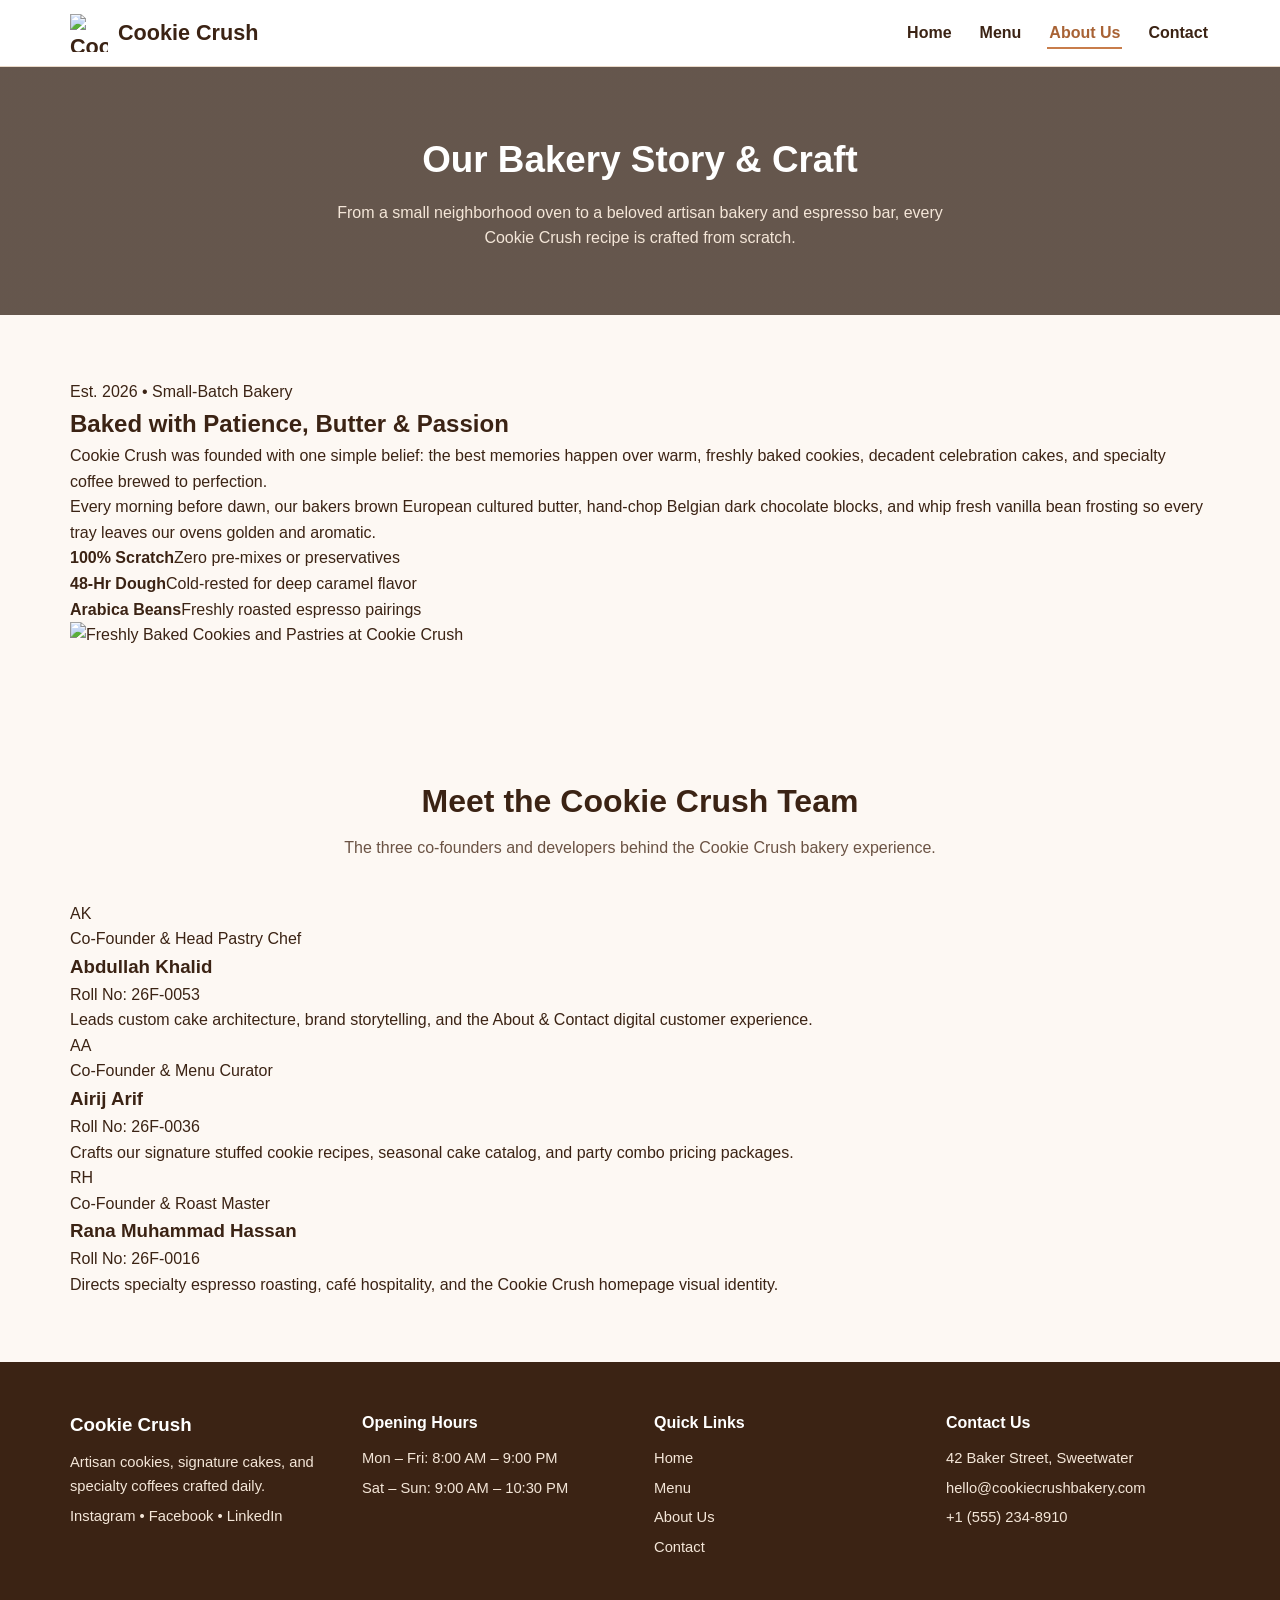
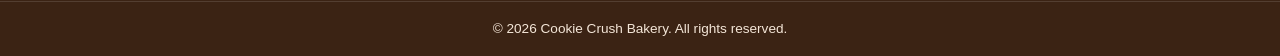
==== about.html @ f70e69c3 "Add About and Contact pages and integrate complete Cookie Crush HTML5 structure" ====
<!DOCTYPE html>
<html lang="en">
<head>
  <meta charset="UTF-8">
  <meta name="viewport" content="width=device-width, initial-scale=1.0">
  <title>About Us | Cookie Crush Bakery &amp; Caf&eacute;</title>
  <link rel="stylesheet" href="css/style.css">
  <link rel="stylesheet" href="css/pages.css">
  <link rel="stylesheet" href="css/responsive.css">
</head>
<body>
  <header class="site-header">
    <div class="container nav-wrapper">
      <a href="index.html" class="logo">
        <img src="images/logo.png" alt="Cookie Crush Logo" class="logo-img">
        <span>Cookie Crush</span>
      </a>
      <nav class="main-nav" aria-label="Primary Navigation">
        <ul class="nav-list">
          <li><a href="index.html">Home</a></li>
          <li><a href="menu.html">Menu</a></li>
          <li><a href="about.html" class="active">About Us</a></li>
          <li><a href="contact.html">Contact</a></li>
        </ul>
      </nav>
    </div>
  </header>

  <main>
    <section class="page-banner">
      <div class="container">
        <h1>Our Bakery Story &amp; Craft</h1>
        <p>From a small neighborhood oven to a beloved artisan bakery and espresso bar, every Cookie Crush recipe is crafted from scratch.</p>
      </div>
    </section>

    <section class="section-pad" id="our-story">
      <div class="container about-grid">
        <div class="about-text">
          <span class="page-tag">Est. 2026 &bull; Small-Batch Bakery</span>
          <h2>Baked with Patience, Butter &amp; Passion</h2>
          <p>Cookie Crush was founded with one simple belief: the best memories happen over warm, freshly baked cookies, decadent celebration cakes, and specialty coffee brewed to perfection.</p>
          <p>Every morning before dawn, our bakers brown European cultured butter, hand-chop Belgian dark chocolate blocks, and whip fresh vanilla bean frosting so every tray leaves our ovens golden and aromatic.</p>
          <div class="values-row">
            <div class="value-pill"><strong>100% Scratch</strong><span>Zero pre-mixes or preservatives</span></div>
            <div class="value-pill"><strong>48-Hr Dough</strong><span>Cold-rested for deep caramel flavor</span></div>
            <div class="value-pill"><strong>Arabica Beans</strong><span>Freshly roasted espresso pairings</span></div>
          </div>
        </div>
        <div class="about-image">
          <img src="images/about/bakery-story.jpg" alt="Freshly Baked Cookies and Pastries at Cookie Crush">
        </div>
      </div>
    </section>

    <section class="section-pad alt-bg" id="our-team">
      <div class="container">
        <div class="section-header">
          <h2>Meet the Cookie Crush Team</h2>
          <p>The three co-founders and developers behind the Cookie Crush bakery experience.</p>
        </div>
        <div class="team-grid">
          <article class="team-card">
            <div class="team-avatar">AK</div>
            <span class="team-role">Co-Founder &amp; Head Pastry Chef</span>
            <h3>Abdullah Khalid</h3>
            <p class="roll-badge">Roll No: 26F-0053</p>
            <p>Leads custom cake architecture, brand storytelling, and the About &amp; Contact digital customer experience.</p>
          </article>
          <article class="team-card">
            <div class="team-avatar">AA</div>
            <span class="team-role">Co-Founder &amp; Menu Curator</span>
            <h3>Airij Arif</h3>
            <p class="roll-badge">Roll No: 26F-0036</p>
            <p>Crafts our signature stuffed cookie recipes, seasonal cake catalog, and party combo pricing packages.</p>
          </article>
          <article class="team-card">
            <div class="team-avatar">RH</div>
            <span class="team-role">Co-Founder &amp; Roast Master</span>
            <h3>Rana Muhammad Hassan</h3>
            <p class="roll-badge">Roll No: 26F-0016</p>
            <p>Directs specialty espresso roasting, café hospitality, and the Cookie Crush homepage visual identity.</p>
          </article>
        </div>
      </div>
    </section>
  </main>

  <footer class="site-footer">
    <div class="container footer-grid">
      <div class="footer-col">
        <h3>Cookie Crush</h3>
        <p>Artisan cookies, signature cakes, and specialty coffees crafted daily.</p>
        <p class="social-links">
          <a href="https://instagram.com" target="_blank" rel="noopener">Instagram</a> &bull;
          <a href="https://facebook.com" target="_blank" rel="noopener">Facebook</a> &bull;
          <a href="https://linkedin.com" target="_blank" rel="noopener">LinkedIn</a>
        </p>
      </div>
      <div class="footer-col">
        <h4>Opening Hours</h4>
        <p>Mon &ndash; Fri: 8:00 AM &ndash; 9:00 PM</p>
        <p>Sat &ndash; Sun: 9:00 AM &ndash; 10:30 PM</p>
      </div>
      <div class="footer-col">
        <h4>Quick Links</h4>
        <ul class="footer-links">
          <li><a href="index.html">Home</a></li>
          <li><a href="menu.html">Menu</a></li>
          <li><a href="about.html">About Us</a></li>
          <li><a href="contact.html">Contact</a></li>
        </ul>
      </div>
      <div class="footer-col">
        <h4>Contact Us</h4>
        <p>42 Baker Street, Sweetwater</p>
        <p>hello@cookiecrushbakery.com</p>
        <p>+1 (555) 234-8910</p>
      </div>
    </div>
    <div class="footer-bottom">
      <p>&copy; 2026 Cookie Crush Bakery. All rights reserved.</p>
    </div>
  </footer>
</body>
</html>
---- css/style.css ----
:root {
  --bg-cream: #fdf8f3;
  --surface-white: #ffffff;
  --cocoa-dark: #3b2314;
  --espresso: #5c3a21;
  --caramel: #c87d4b;
  --caramel-dark: #a86234;
  --blush-accent: #f4e6d8;
  --text-muted: #6b5344;
  --border-soft: #ead9c8;
}

* {
  box-sizing: border-box;
  margin: 0;
  padding: 0;
}

body {
  font-family: "Segoe UI", Tahoma, Geneva, Verdana, sans-serif;
  background-color: var(--bg-cream);
  color: var(--cocoa-dark);
  line-height: 1.6;
}

a {
  color: inherit;
  text-decoration: none;
}

img {
  display: block;
  max-width: 100%;
}

.container {
  width: 90%;
  max-width: 1140px;
  margin: 0 auto;
}

.section-pad {
  padding: 64px 0;
}

.site-header {
  background-color: var(--surface-white);
  border-bottom: 1px solid var(--border-soft);
  position: sticky;
  top: 0;
  z-index: 100;
}

.nav-wrapper {
  display: flex;
  justify-content: space-between;
  align-items: center;
  padding: 14px 0;
}

.logo {
  display: flex;
  align-items: center;
  gap: 10px;
  font-size: 1.35rem;
  font-weight: 700;
  color: var(--cocoa-dark);
}

.logo-img {
  width: 38px;
  height: 38px;
  object-fit: contain;
}

.nav-list {
  list-style: none;
  display: flex;
  gap: 24px;
}

.nav-list a {
  font-weight: 600;
  padding: 6px 2px;
  border-bottom: 2px solid transparent;
  transition: color 0.25s ease, border-color 0.25s ease;
}

.nav-list a:hover,
.nav-list a.active {
  color: var(--caramel-dark);
  border-bottom-color: var(--caramel);
}

.btn {
  display: inline-block;
  padding: 11px 22px;
  border-radius: 6px;
  font-weight: 600;
  transition: background-color 0.25s ease, color 0.25s ease;
}

.btn-primary {
  background-color: var(--caramel);
  color: var(--surface-white);
}

.btn-primary:hover {
  background-color: var(--caramel-dark);
}

.btn-outline {
  border: 2px solid var(--surface-white);
  color: var(--surface-white);
}

.btn-outline:hover {
  background-color: var(--surface-white);
  color: var(--cocoa-dark);
}

.page-banner {
  background: linear-gradient(rgba(43, 24, 12, 0.72), rgba(43, 24, 12, 0.72)),
    url("../images/home/hero-bakery.jpg") center / cover no-repeat;
  color: var(--surface-white);
  text-align: center;
  padding: 64px 0;
}

.page-banner h1 {
  font-size: 2.3rem;
  margin-bottom: 10px;
}

.page-banner p {
  color: var(--blush-accent);
  max-width: 620px;
  margin: 0 auto;
}

.section-header {
  text-align: center;
  margin-bottom: 40px;
}

.section-header h2 {
  font-size: 2rem;
  margin-bottom: 8px;
}

.section-header p {
  color: var(--text-muted);
}

.site-footer {
  background-color: var(--cocoa-dark);
  color: var(--blush-accent);
  padding-top: 48px;
}

.footer-grid {
  display: grid;
  grid-template-columns: repeat(4, 1fr);
  gap: 28px;
  padding-bottom: 36px;
}

.footer-col h3,
.footer-col h4 {
  color: var(--surface-white);
  margin-bottom: 12px;
}

.footer-col p {
  font-size: 0.92rem;
  margin-bottom: 6px;
}

.footer-links {
  list-style: none;
}

.footer-links li {
  margin-bottom: 6px;
  font-size: 0.92rem;
}

.footer-links a:hover,
.social-links a:hover {
  color: var(--caramel);
  text-decoration: underline;
}

.footer-bottom {
  border-top: 1px solid rgba(255, 255, 255, 0.12);
  text-align: center;
  padding: 16px;
  font-size: 0.85rem;
}
---- css/responsive.css ----
/* Member 1: Global Shell & Homepage Responsive Rules */
@media (max-width: 900px) {
  .bestseller-grid,
  .footer-grid {
    grid-template-columns: repeat(2, 1fr);
  }

  .combo-box {
    flex-direction: column;
    align-items: flex-start;
  }

  .combo-cta {
    text-align: left;
  }

  /* Member 2: Menu Page Responsive Rules */
  .menu-grid {
    grid-template-columns: repeat(2, 1fr);
  }
}

@media (max-width: 600px) {
  .nav-wrapper {
    flex-direction: column;
    gap: 12px;
  }

  .nav-list {
    flex-wrap: wrap;
    justify-content: center;
    gap: 14px;
  }

  .hero h1 {
    font-size: 2rem;
  }

  .bestseller-grid,
  .footer-grid,
  .menu-grid {
    grid-template-columns: 1fr;
  }
}
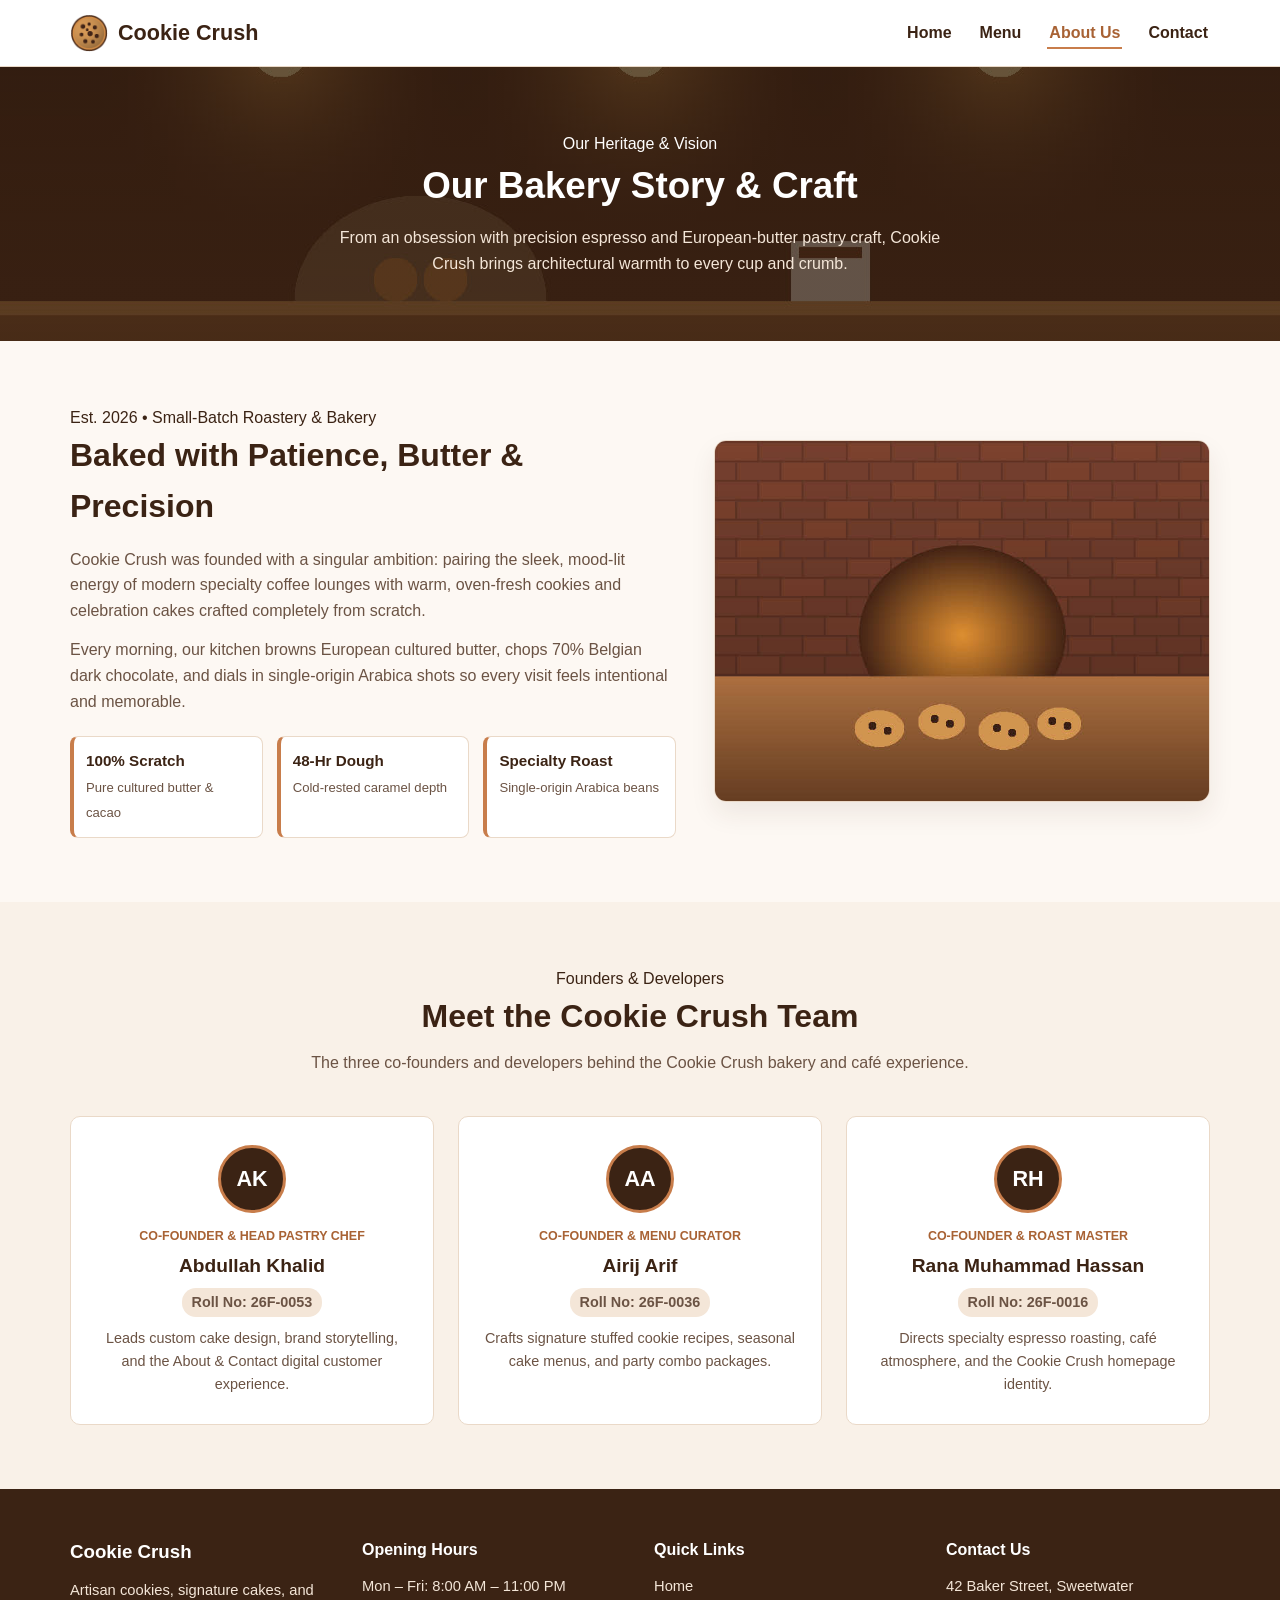
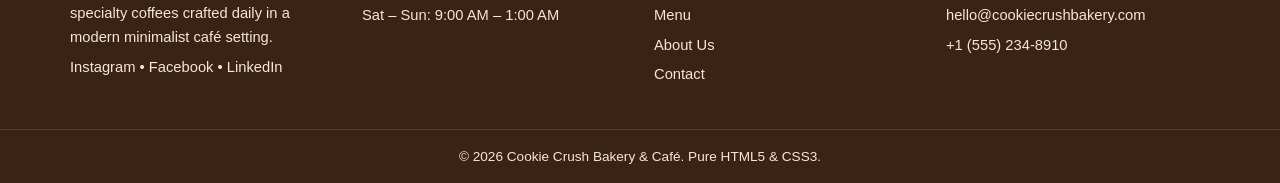
==== commit bfb1124b: "Upgrade Cookie Crush HTML5 pages to modern architectural cafe aesthetic (zero JS)" ====
--- a/about.html
+++ b/about.html
@@ -13,7 +13,7 @@
     <div class="container nav-wrapper">
       <a href="index.html" class="logo">
         <img src="images/logo.png" alt="Cookie Crush Logo" class="logo-img">
-        <span>Cookie Crush</span>
+        <span class="logo-text">Cookie Crush</span>
       </a>
       <nav class="main-nav" aria-label="Primary Navigation">
         <ul class="nav-list">
@@ -29,26 +29,27 @@
   <main>
     <section class="page-banner">
       <div class="container">
+        <span class="eyebrow">Our Heritage &amp; Vision</span>
         <h1>Our Bakery Story &amp; Craft</h1>
-        <p>From a small neighborhood oven to a beloved artisan bakery and espresso bar, every Cookie Crush recipe is crafted from scratch.</p>
+        <p>From an obsession with precision espresso and European-butter pastry craft, Cookie Crush brings architectural warmth to every cup and crumb.</p>
       </div>
     </section>
 
     <section class="section-pad" id="our-story">
       <div class="container about-grid">
         <div class="about-text">
-          <span class="page-tag">Est. 2026 &bull; Small-Batch Bakery</span>
-          <h2>Baked with Patience, Butter &amp; Passion</h2>
-          <p>Cookie Crush was founded with one simple belief: the best memories happen over warm, freshly baked cookies, decadent celebration cakes, and specialty coffee brewed to perfection.</p>
-          <p>Every morning before dawn, our bakers brown European cultured butter, hand-chop Belgian dark chocolate blocks, and whip fresh vanilla bean frosting so every tray leaves our ovens golden and aromatic.</p>
+          <span class="eyebrow">Est. 2026 &bull; Small-Batch Roastery &amp; Bakery</span>
+          <h2>Baked with Patience, Butter &amp; Precision</h2>
+          <p>Cookie Crush was founded with a singular ambition: pairing the sleek, mood-lit energy of modern specialty coffee lounges with warm, oven-fresh cookies and celebration cakes crafted completely from scratch.</p>
+          <p>Every morning, our kitchen browns European cultured butter, chops 70% Belgian dark chocolate, and dials in single-origin Arabica shots so every visit feels intentional and memorable.</p>
           <div class="values-row">
-            <div class="value-pill"><strong>100% Scratch</strong><span>Zero pre-mixes or preservatives</span></div>
-            <div class="value-pill"><strong>48-Hr Dough</strong><span>Cold-rested for deep caramel flavor</span></div>
-            <div class="value-pill"><strong>Arabica Beans</strong><span>Freshly roasted espresso pairings</span></div>
+            <div class="value-pill"><strong>100% Scratch</strong><span>Pure cultured butter &amp; cacao</span></div>
+            <div class="value-pill"><strong>48-Hr Dough</strong><span>Cold-rested caramel depth</span></div>
+            <div class="value-pill"><strong>Specialty Roast</strong><span>Single-origin Arabica beans</span></div>
           </div>
         </div>
         <div class="about-image">
-          <img src="images/about/bakery-story.jpg" alt="Freshly Baked Cookies and Pastries at Cookie Crush">
+          <img src="images/about/bakery-story.jpg" alt="Cookie Crush Architectural Café Interior">
         </div>
       </div>
     </section>
@@ -56,8 +57,9 @@
     <section class="section-pad alt-bg" id="our-team">
       <div class="container">
         <div class="section-header">
+          <span class="eyebrow">Founders &amp; Developers</span>
           <h2>Meet the Cookie Crush Team</h2>
-          <p>The three co-founders and developers behind the Cookie Crush bakery experience.</p>
+          <p>The three co-founders and developers behind the Cookie Crush bakery and café experience.</p>
         </div>
         <div class="team-grid">
           <article class="team-card">
@@ -65,21 +67,21 @@
             <span class="team-role">Co-Founder &amp; Head Pastry Chef</span>
             <h3>Abdullah Khalid</h3>
             <p class="roll-badge">Roll No: 26F-0053</p>
-            <p>Leads custom cake architecture, brand storytelling, and the About &amp; Contact digital customer experience.</p>
+            <p>Leads custom cake design, brand storytelling, and the About &amp; Contact digital customer experience.</p>
           </article>
           <article class="team-card">
             <div class="team-avatar">AA</div>
             <span class="team-role">Co-Founder &amp; Menu Curator</span>
             <h3>Airij Arif</h3>
             <p class="roll-badge">Roll No: 26F-0036</p>
-            <p>Crafts our signature stuffed cookie recipes, seasonal cake catalog, and party combo pricing packages.</p>
+            <p>Crafts signature stuffed cookie recipes, seasonal cake menus, and party combo packages.</p>
           </article>
           <article class="team-card">
             <div class="team-avatar">RH</div>
             <span class="team-role">Co-Founder &amp; Roast Master</span>
             <h3>Rana Muhammad Hassan</h3>
             <p class="roll-badge">Roll No: 26F-0016</p>
-            <p>Directs specialty espresso roasting, café hospitality, and the Cookie Crush homepage visual identity.</p>
+            <p>Directs specialty espresso roasting, café atmosphere, and the Cookie Crush homepage identity.</p>
           </article>
         </div>
       </div>
@@ -90,7 +92,7 @@
     <div class="container footer-grid">
       <div class="footer-col">
         <h3>Cookie Crush</h3>
-        <p>Artisan cookies, signature cakes, and specialty coffees crafted daily.</p>
+        <p>Artisan cookies, signature cakes, and specialty coffees crafted daily in a modern minimalist café setting.</p>
         <p class="social-links">
           <a href="https://instagram.com" target="_blank" rel="noopener">Instagram</a> &bull;
           <a href="https://facebook.com" target="_blank" rel="noopener">Facebook</a> &bull;
@@ -99,8 +101,8 @@
       </div>
       <div class="footer-col">
         <h4>Opening Hours</h4>
-        <p>Mon &ndash; Fri: 8:00 AM &ndash; 9:00 PM</p>
-        <p>Sat &ndash; Sun: 9:00 AM &ndash; 10:30 PM</p>
+        <p>Mon &ndash; Fri: 8:00 AM &ndash; 11:00 PM</p>
+        <p>Sat &ndash; Sun: 9:00 AM &ndash; 1:00 AM</p>
       </div>
       <div class="footer-col">
         <h4>Quick Links</h4>
@@ -119,7 +121,7 @@
       </div>
     </div>
     <div class="footer-bottom">
-      <p>&copy; 2026 Cookie Crush Bakery. All rights reserved.</p>
+      <p>&copy; 2026 Cookie Crush Bakery &amp; Caf&eacute;. Pure HTML5 &amp; CSS3.</p>
     </div>
   </footer>
 </body>
--- a/css/style.css
+++ b/css/style.css
@@ -10,11 +10,7 @@
   --border-soft: #ead9c8;
 }
 
-* {
-  box-sizing: border-box;
-  margin: 0;
-  padding: 0;
-}
+* { box-sizing: border-box; margin: 0; padding: 0; }
 
 body {
   font-family: "Segoe UI", Tahoma, Geneva, Verdana, sans-serif;
@@ -23,25 +19,12 @@
   line-height: 1.6;
 }
 
-a {
-  color: inherit;
-  text-decoration: none;
-}
+a { color: inherit; text-decoration: none; }
+img { display: block; max-width: 100%; }
 
-img {
-  display: block;
-  max-width: 100%;
-}
-
-.container {
-  width: 90%;
-  max-width: 1140px;
-  margin: 0 auto;
-}
-
-.section-pad {
-  padding: 64px 0;
-}
+.container { width: 90%; max-width: 1140px; margin: 0 auto; }
+.section-pad { padding: 64px 0; }
+.alt-bg { background-color: #f9f1e8; }
 
 .site-header {
   background-color: var(--surface-white);
@@ -51,33 +34,10 @@
   z-index: 100;
 }
 
-.nav-wrapper {
-  display: flex;
-  justify-content: space-between;
-  align-items: center;
-  padding: 14px 0;
-}
-
-.logo {
-  display: flex;
-  align-items: center;
-  gap: 10px;
-  font-size: 1.35rem;
-  font-weight: 700;
-  color: var(--cocoa-dark);
-}
-
-.logo-img {
-  width: 38px;
-  height: 38px;
-  object-fit: contain;
-}
-
-.nav-list {
-  list-style: none;
-  display: flex;
-  gap: 24px;
-}
+.nav-wrapper { display: flex; justify-content: space-between; align-items: center; padding: 14px 0; }
+.logo { display: flex; align-items: center; gap: 10px; font-size: 1.35rem; font-weight: 700; color: var(--cocoa-dark); }
+.logo-img { width: 38px; height: 38px; object-fit: contain; border-radius: 50%; }
+.nav-list { list-style: none; display: flex; gap: 24px; }
 
 .nav-list a {
   font-weight: 600;
@@ -86,38 +46,22 @@
   transition: color 0.25s ease, border-color 0.25s ease;
 }
 
-.nav-list a:hover,
-.nav-list a.active {
-  color: var(--caramel-dark);
-  border-bottom-color: var(--caramel);
-}
+.nav-list a:hover, .nav-list a.active { color: var(--caramel-dark); border-bottom-color: var(--caramel); }
 
 .btn {
   display: inline-block;
   padding: 11px 22px;
   border-radius: 6px;
   font-weight: 600;
+  border: none;
+  cursor: pointer;
   transition: background-color 0.25s ease, color 0.25s ease;
 }
 
-.btn-primary {
-  background-color: var(--caramel);
-  color: var(--surface-white);
-}
-
-.btn-primary:hover {
-  background-color: var(--caramel-dark);
-}
-
-.btn-outline {
-  border: 2px solid var(--surface-white);
-  color: var(--surface-white);
-}
-
-.btn-outline:hover {
-  background-color: var(--surface-white);
-  color: var(--cocoa-dark);
-}
+.btn-primary { background-color: var(--caramel); color: var(--surface-white); }
+.btn-primary:hover { background-color: var(--caramel-dark); }
+.btn-outline { border: 2px solid var(--surface-white); color: var(--surface-white); }
+.btn-outline:hover { background-color: var(--surface-white); color: var(--cocoa-dark); }
 
 .page-banner {
   background: linear-gradient(rgba(43, 24, 12, 0.72), rgba(43, 24, 12, 0.72)),
@@ -127,73 +71,17 @@
   padding: 64px 0;
 }
 
-.page-banner h1 {
-  font-size: 2.3rem;
-  margin-bottom: 10px;
-}
+.page-banner h1 { font-size: 2.3rem; margin-bottom: 10px; }
+.page-banner p { color: var(--blush-accent); max-width: 620px; margin: 0 auto; }
+.section-header { text-align: center; margin-bottom: 40px; }
+.section-header h2 { font-size: 2rem; margin-bottom: 8px; }
+.section-header p { color: var(--text-muted); }
 
-.page-banner p {
-  color: var(--blush-accent);
-  max-width: 620px;
-  margin: 0 auto;
-}
-
-.section-header {
-  text-align: center;
-  margin-bottom: 40px;
-}
-
-.section-header h2 {
-  font-size: 2rem;
-  margin-bottom: 8px;
-}
-
-.section-header p {
-  color: var(--text-muted);
-}
-
-.site-footer {
-  background-color: var(--cocoa-dark);
-  color: var(--blush-accent);
-  padding-top: 48px;
-}
-
-.footer-grid {
-  display: grid;
-  grid-template-columns: repeat(4, 1fr);
-  gap: 28px;
-  padding-bottom: 36px;
-}
-
-.footer-col h3,
-.footer-col h4 {
-  color: var(--surface-white);
-  margin-bottom: 12px;
-}
-
-.footer-col p {
-  font-size: 0.92rem;
-  margin-bottom: 6px;
-}
-
-.footer-links {
-  list-style: none;
-}
-
-.footer-links li {
-  margin-bottom: 6px;
-  font-size: 0.92rem;
-}
-
-.footer-links a:hover,
-.social-links a:hover {
-  color: var(--caramel);
-  text-decoration: underline;
-}
-
-.footer-bottom {
-  border-top: 1px solid rgba(255, 255, 255, 0.12);
-  text-align: center;
-  padding: 16px;
-  font-size: 0.85rem;
-}
+.site-footer { background-color: var(--cocoa-dark); color: var(--blush-accent); padding-top: 48px; }
+.footer-grid { display: grid; grid-template-columns: repeat(4, 1fr); gap: 28px; padding-bottom: 36px; }
+.footer-col h3, .footer-col h4 { color: var(--surface-white); margin-bottom: 12px; }
+.footer-col p { font-size: 0.92rem; margin-bottom: 6px; }
+.footer-links { list-style: none; }
+.footer-links li { margin-bottom: 6px; font-size: 0.92rem; }
+.footer-links a:hover, .social-links a:hover { color: var(--caramel); text-decoration: underline; }
+.footer-bottom { border-top: 1px solid rgba(255, 255, 255, 0.12); text-align: center; padding: 16px; font-size: 0.85rem; }
--- a/css/pages.css
+++ b/css/pages.css
@@ -0,0 +1,81 @@
+/* Member 3 (Abdullah Khalid): About Us & Contact Pages Styles */
+.page-tag {
+  display: inline-block;
+  background-color: var(--blush-accent);
+  color: var(--espresso);
+  font-size: 0.78rem;
+  font-weight: 700;
+  text-transform: uppercase;
+  letter-spacing: 0.5px;
+  padding: 4px 11px;
+  border-radius: 4px;
+  margin-bottom: 12px;
+}
+
+.about-grid { display: grid; grid-template-columns: 1.1fr 0.9fr; gap: 38px; align-items: center; }
+.about-text h2 { font-size: 2rem; margin-bottom: 14px; }
+.about-text p { color: var(--text-muted); margin-bottom: 14px; }
+.about-image { border-radius: 12px; overflow: hidden; border: 1px solid var(--border-soft); box-shadow: 0 12px 26px rgba(59, 35, 20, 0.08); }
+.about-image img { width: 100%; height: 360px; object-fit: cover; }
+
+.values-row { display: grid; grid-template-columns: repeat(3, 1fr); gap: 14px; margin-top: 22px; }
+.value-pill { background-color: var(--surface-white); border: 1px solid var(--border-soft); border-left: 4px solid var(--caramel); padding: 12px; border-radius: 8px; }
+.value-pill strong { display: block; font-size: 0.95rem; color: var(--cocoa-dark); }
+.value-pill span { font-size: 0.82rem; color: var(--text-muted); }
+
+.team-grid { display: grid; grid-template-columns: repeat(3, 1fr); gap: 24px; }
+.team-card {
+  background-color: var(--surface-white);
+  border: 1px solid var(--border-soft);
+  border-radius: 10px;
+  padding: 28px 22px;
+  text-align: center;
+  transition: transform 0.25s ease, box-shadow 0.25s ease;
+}
+.team-card:hover { transform: translateY(-5px); box-shadow: 0 10px 24px rgba(59, 35, 20, 0.1); }
+.team-avatar {
+  width: 68px;
+  height: 68px;
+  border-radius: 50%;
+  background-color: var(--cocoa-dark);
+  color: var(--surface-white);
+  font-size: 1.35rem;
+  font-weight: 700;
+  display: flex;
+  align-items: center;
+  justify-content: center;
+  margin: 0 auto 14px auto;
+  border: 3px solid var(--caramel);
+}
+.team-role { display: block; font-size: 0.78rem; font-weight: 700; text-transform: uppercase; color: var(--caramel-dark); margin-bottom: 4px; }
+.team-card h3 { font-size: 1.2rem; margin-bottom: 6px; }
+.roll-badge { display: inline-block; background-color: var(--blush-accent); color: var(--espresso); font-size: 0.8rem; font-weight: 700; padding: 3px 10px; border-radius: 14px; margin-bottom: 10px; }
+.team-card p { font-size: 0.9rem; color: var(--text-muted); }
+
+.contact-grid { display: grid; grid-template-columns: 0.95fr 1.05fr; gap: 32px; align-items: start; }
+.contact-info-card { background-color: var(--cocoa-dark); color: var(--blush-accent); padding: 32px; border-radius: 12px; }
+.contact-info-card h2 { color: var(--surface-white); font-size: 1.75rem; margin-bottom: 10px; }
+.contact-info-card > p { margin-bottom: 22px; font-size: 0.94rem; }
+.info-list { display: flex; flex-direction: column; gap: 16px; margin-bottom: 22px; }
+.info-item strong { display: block; color: var(--caramel); font-size: 0.86rem; text-transform: uppercase; letter-spacing: 0.4px; }
+.info-item span { color: var(--surface-white); font-size: 0.96rem; }
+.order-note { background-color: rgba(255, 255, 255, 0.08); border-left: 3px solid var(--caramel); padding: 12px 14px; border-radius: 6px; font-size: 0.86rem; }
+
+.contact-form-card { background-color: var(--surface-white); border: 1px solid var(--border-soft); padding: 32px; border-radius: 12px; }
+.contact-form-card h2 { font-size: 1.75rem; margin-bottom: 6px; }
+.contact-form-card > p { color: var(--text-muted); font-size: 0.93rem; margin-bottom: 20px; }
+.inquiry-form { display: flex; flex-direction: column; gap: 16px; }
+.form-group { display: flex; flex-direction: column; gap: 6px; }
+.form-group label { font-size: 0.88rem; font-weight: 700; color: var(--cocoa-dark); }
+.form-group input, .form-group select, .form-group textarea {
+  width: 100%;
+  padding: 11px 13px;
+  border: 1px solid var(--border-soft);
+  border-radius: 6px;
+  background-color: var(--bg-cream);
+  font-family: inherit;
+  font-size: 0.94rem;
+  color: var(--cocoa-dark);
+}
+.form-group input:focus, .form-group select:focus, .form-group textarea:focus { outline: none; border-color: var(--caramel); background-color: var(--surface-white); }
+.btn-submit { width: 100%; font-size: 1rem; margin-top: 4px; }
--- a/css/responsive.css
+++ b/css/responsive.css
@@ -1,7 +1,8 @@
 /* Member 1: Global Shell & Homepage Responsive Rules */
 @media (max-width: 900px) {
   .bestseller-grid,
-  .footer-grid {
+  .footer-grid,
+  .team-grid {
     grid-template-columns: repeat(2, 1fr);
   }
 
@@ -17,6 +18,12 @@
   /* Member 2: Menu Page Responsive Rules */
   .menu-grid {
     grid-template-columns: repeat(2, 1fr);
+  }
+
+  /* Member 3: About & Contact Responsive Rules */
+  .about-grid,
+  .contact-grid {
+    grid-template-columns: 1fr;
   }
 }
 
@@ -38,7 +45,9 @@
 
   .bestseller-grid,
   .footer-grid,
-  .menu-grid {
+  .menu-grid,
+  .team-grid,
+  .values-row {
     grid-template-columns: 1fr;
   }
 }
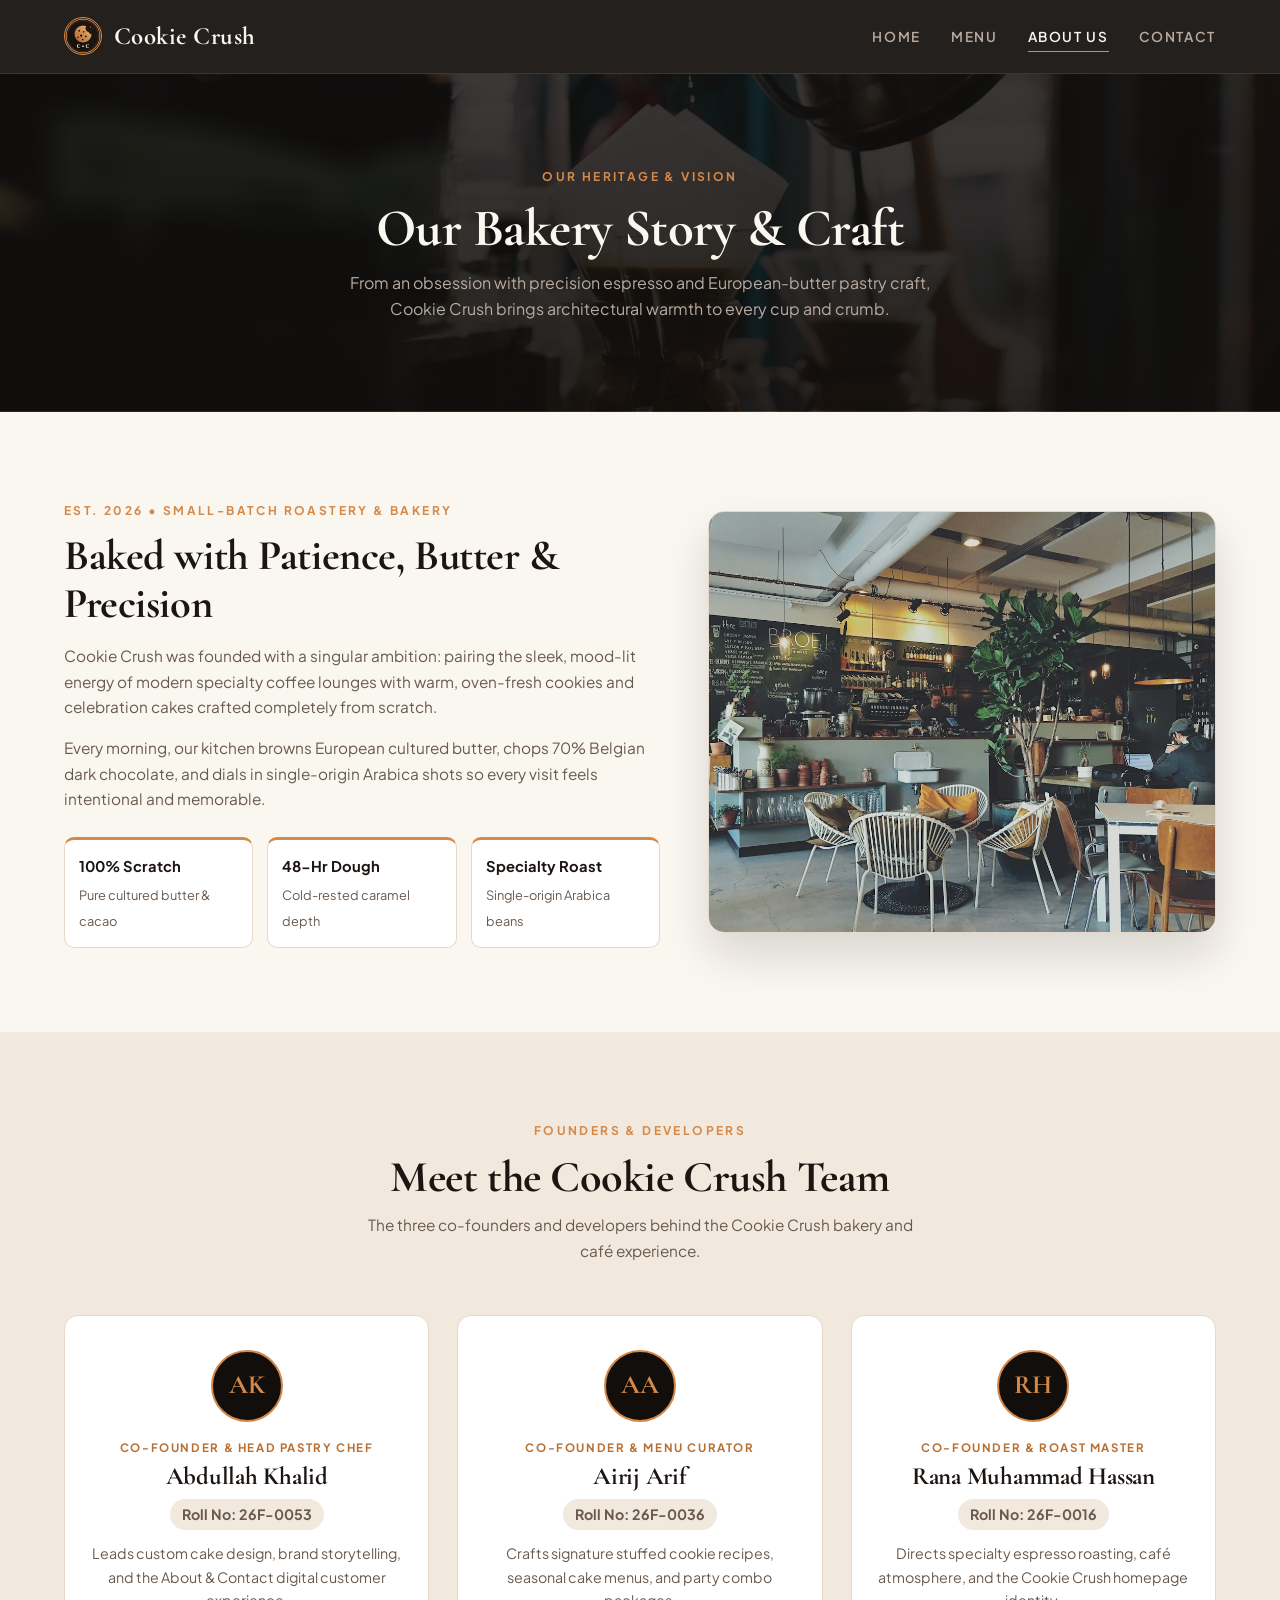
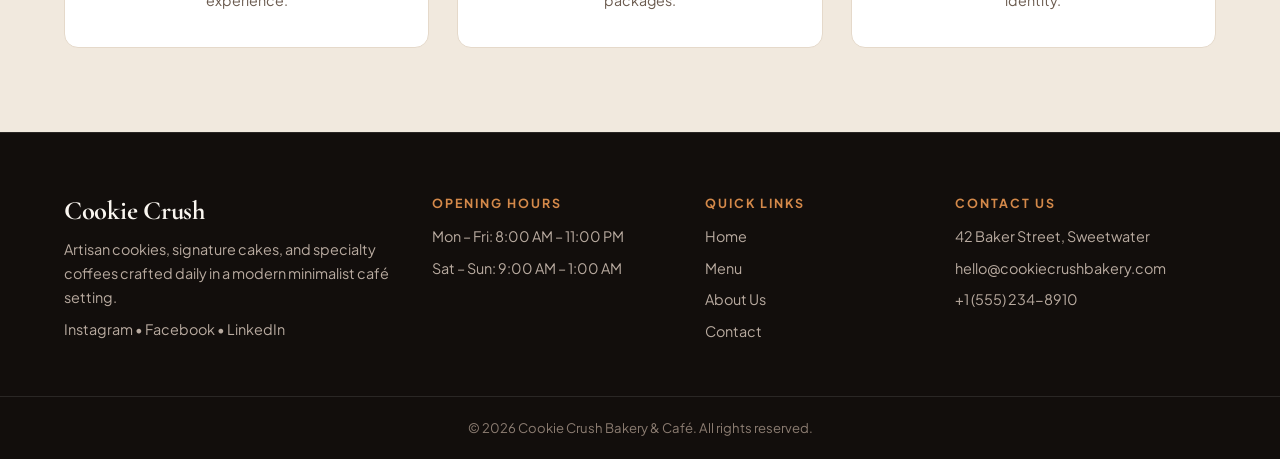
==== commit 02256a9b: "Update footer copyright text to All rights reserved across all pages" ====
--- a/about.html
+++ b/about.html
@@ -121,7 +121,7 @@
       </div>
     </div>
     <div class="footer-bottom">
-      <p>&copy; 2026 Cookie Crush Bakery &amp; Caf&eacute;. Pure HTML5 &amp; CSS3.</p>
+      <p>&copy; 2026 Cookie Crush Bakery &amp; Caf&eacute;. All rights reserved.</p>
     </div>
   </footer>
 </body>
--- a/css/style.css
+++ b/css/style.css
@@ -1,87 +1,108 @@
+@import url('https://fonts.googleapis.com/css2?family=Cormorant+Garamond:ital,wght@0,500;0,600;0,700;1,500;1,600&family=Plus+Jakarta+Sans:wght@400;500;600;700&display=swap');
+
 :root {
-  --bg-cream: #fdf8f3;
-  --surface-white: #ffffff;
-  --cocoa-dark: #3b2314;
-  --espresso: #5c3a21;
-  --caramel: #c87d4b;
-  --caramel-dark: #a86234;
-  --blush-accent: #f4e6d8;
-  --text-muted: #6b5344;
-  --border-soft: #ead9c8;
+  --obsidian: #120e0c;
+  --espresso-deep: #1c1512;
+  --walnut: #2b201a;
+  --cream: #faf6f0;
+  --stone: #f1e9de;
+  --surface: #ffffff;
+  --amber: #d4894a;
+  --amber-hover: #b96e32;
+  --muted-dark: #b9aba0;
+  --muted-light: #6a5a4e;
+  --border-light: #e5d9ca;
+  --border-dark: rgba(255, 255, 255, 0.1);
+  --font-serif: "Cormorant Garamond", Georgia, serif;
+  --font-sans: "Plus Jakarta Sans", -apple-system, sans-serif;
 }
 
 * { box-sizing: border-box; margin: 0; padding: 0; }
-
-body {
-  font-family: "Segoe UI", Tahoma, Geneva, Verdana, sans-serif;
-  background-color: var(--bg-cream);
-  color: var(--cocoa-dark);
-  line-height: 1.6;
-}
-
-a { color: inherit; text-decoration: none; }
+html { scroll-behavior: smooth; }
+body { font-family: var(--font-sans); background-color: var(--cream); color: var(--espresso-deep); line-height: 1.65; }
+h1, h2, h3, h4 { font-family: var(--font-serif); font-weight: 700; line-height: 1.12; letter-spacing: -0.01em; }
+a { color: inherit; text-decoration: none; transition: all 0.28s ease; }
 img { display: block; max-width: 100%; }
 
-.container { width: 90%; max-width: 1140px; margin: 0 auto; }
-.section-pad { padding: 64px 0; }
-.alt-bg { background-color: #f9f1e8; }
+.container { width: 90%; max-width: 1180px; margin: 0 auto; }
+.section-pad { padding: 84px 0; }
+.alt-bg { background-color: var(--stone); }
 
 .site-header {
-  background-color: var(--surface-white);
-  border-bottom: 1px solid var(--border-soft);
+  background-color: rgba(18, 14, 12, 0.92);
+  backdrop-filter: blur(14px);
+  border-bottom: 1px solid var(--border-dark);
   position: sticky;
   top: 0;
   z-index: 100;
 }
 
-.nav-wrapper { display: flex; justify-content: space-between; align-items: center; padding: 14px 0; }
-.logo { display: flex; align-items: center; gap: 10px; font-size: 1.35rem; font-weight: 700; color: var(--cocoa-dark); }
-.logo-img { width: 38px; height: 38px; object-fit: contain; border-radius: 50%; }
-.nav-list { list-style: none; display: flex; gap: 24px; }
+.nav-wrapper { display: flex; justify-content: space-between; align-items: center; padding: 16px 0; }
+.logo { display: flex; align-items: center; gap: 12px; color: var(--cream); }
+.logo-img { width: 38px; height: 38px; border-radius: 50%; object-fit: cover; border: 1.5px solid var(--amber); }
+.logo-text { font-family: var(--font-serif); font-size: 1.55rem; font-weight: 700; letter-spacing: 0.02em; }
+.nav-list { list-style: none; display: flex; align-items: center; gap: 30px; }
 
 .nav-list a {
+  color: var(--muted-dark);
+  font-size: 0.85rem;
   font-weight: 600;
-  padding: 6px 2px;
-  border-bottom: 2px solid transparent;
-  transition: color 0.25s ease, border-color 0.25s ease;
+  text-transform: uppercase;
+  letter-spacing: 0.12em;
+  padding: 6px 0;
+  border-bottom: 1.5px solid transparent;
 }
 
-.nav-list a:hover, .nav-list a.active { color: var(--caramel-dark); border-bottom-color: var(--caramel); }
+.nav-list a:hover, .nav-list a.active { color: var(--cream); border-bottom-color: var(--amber); }
 
 .btn {
   display: inline-block;
-  padding: 11px 22px;
-  border-radius: 6px;
+  padding: 13px 28px;
+  border-radius: 999px;
+  font-size: 0.86rem;
   font-weight: 600;
-  border: none;
+  letter-spacing: 0.08em;
+  text-transform: uppercase;
+  border: 1.5px solid transparent;
   cursor: pointer;
-  transition: background-color 0.25s ease, color 0.25s ease;
 }
 
-.btn-primary { background-color: var(--caramel); color: var(--surface-white); }
-.btn-primary:hover { background-color: var(--caramel-dark); }
-.btn-outline { border: 2px solid var(--surface-white); color: var(--surface-white); }
-.btn-outline:hover { background-color: var(--surface-white); color: var(--cocoa-dark); }
+.btn-primary { background-color: var(--amber); color: var(--obsidian); }
+.btn-primary:hover { background-color: #e49c5e; transform: translateY(-2px); box-shadow: 0 10px 26px rgba(212, 137, 74, 0.32); }
+.btn-outline { border-color: rgba(250, 246, 240, 0.45); color: var(--cream); }
+.btn-outline:hover { background-color: var(--cream); color: var(--obsidian); border-color: var(--cream); }
+
+.eyebrow {
+  display: inline-block;
+  font-size: 0.75rem;
+  font-weight: 700;
+  text-transform: uppercase;
+  letter-spacing: 0.2em;
+  color: var(--amber);
+  margin-bottom: 12px;
+}
 
 .page-banner {
-  background: linear-gradient(rgba(43, 24, 12, 0.72), rgba(43, 24, 12, 0.72)),
+  background: linear-gradient(180deg, rgba(18, 14, 12, 0.82), rgba(18, 14, 12, 0.9)),
     url("../images/home/hero-bakery.jpg") center / cover no-repeat;
-  color: var(--surface-white);
+  color: var(--cream);
   text-align: center;
-  padding: 64px 0;
+  padding: 88px 0;
+  border-bottom: 1px solid var(--border-dark);
 }
 
-.page-banner h1 { font-size: 2.3rem; margin-bottom: 10px; }
-.page-banner p { color: var(--blush-accent); max-width: 620px; margin: 0 auto; }
-.section-header { text-align: center; margin-bottom: 40px; }
-.section-header h2 { font-size: 2rem; margin-bottom: 8px; }
-.section-header p { color: var(--text-muted); }
+.page-banner h1 { font-size: 3.3rem; margin-bottom: 12px; }
+.page-banner p { color: var(--muted-dark); max-width: 600px; margin: 0 auto; font-size: 1rem; }
 
-.site-footer { background-color: var(--cocoa-dark); color: var(--blush-accent); padding-top: 48px; }
-.footer-grid { display: grid; grid-template-columns: repeat(4, 1fr); gap: 28px; padding-bottom: 36px; }
-.footer-col h3, .footer-col h4 { color: var(--surface-white); margin-bottom: 12px; }
-.footer-col p { font-size: 0.92rem; margin-bottom: 6px; }
+.section-header { text-align: center; margin-bottom: 52px; }
+.section-header h2 { font-size: 2.75rem; color: var(--espresso-deep); margin-bottom: 10px; }
+.section-header p { color: var(--muted-light); max-width: 560px; margin: 0 auto; font-size: 0.96rem; }
+
+.site-footer { background-color: var(--obsidian); color: var(--muted-dark); padding-top: 64px; border-top: 1px solid var(--border-dark); }
+.footer-grid { display: grid; grid-template-columns: 1.4fr 1fr 0.9fr 1.1fr; gap: 36px; padding-bottom: 44px; }
+.footer-col h3 { font-size: 1.65rem; color: var(--cream); margin-bottom: 12px; }
+.footer-col h4 { font-family: var(--font-sans); font-size: 0.78rem; text-transform: uppercase; letter-spacing: 0.16em; color: var(--amber); margin-bottom: 14px; }
+.footer-col p, .footer-links li { font-size: 0.9rem; margin-bottom: 8px; }
 .footer-links { list-style: none; }
-.footer-links li { margin-bottom: 6px; font-size: 0.92rem; }
-.footer-links a:hover, .social-links a:hover { color: var(--caramel); text-decoration: underline; }
-.footer-bottom { border-top: 1px solid rgba(255, 255, 255, 0.12); text-align: center; padding: 16px; font-size: 0.85rem; }
+.footer-links a:hover, .social-links a:hover { color: var(--cream); }
+.footer-bottom { border-top: 1px solid var(--border-dark); text-align: center; padding: 20px; font-size: 0.82rem; color: #8c7d72; }
--- a/css/pages.css
+++ b/css/pages.css
@@ -1,81 +1,77 @@
-/* Member 3 (Abdullah Khalid): About Us & Contact Pages Styles */
-.page-tag {
-  display: inline-block;
-  background-color: var(--blush-accent);
-  color: var(--espresso);
-  font-size: 0.78rem;
-  font-weight: 700;
-  text-transform: uppercase;
-  letter-spacing: 0.5px;
-  padding: 4px 11px;
-  border-radius: 4px;
-  margin-bottom: 12px;
+/* Member 3 (Abdullah Khalid): Editorial About Us & Contact Pages */
+.about-grid { display: grid; grid-template-columns: 1.08fr 0.92fr; gap: 48px; align-items: center; }
+.about-text h2 { font-size: 2.65rem; margin-bottom: 16px; color: var(--espresso-deep); }
+.about-text p { color: var(--muted-light); margin-bottom: 16px; font-size: 0.96rem; }
+
+.about-image {
+  border-radius: 16px;
+  overflow: hidden;
+  border: 1px solid var(--border-light);
+  box-shadow: 0 22px 46px rgba(18, 14, 12, 0.14);
 }
+.about-image img { width: 100%; height: 420px; object-fit: cover; }
 
-.about-grid { display: grid; grid-template-columns: 1.1fr 0.9fr; gap: 38px; align-items: center; }
-.about-text h2 { font-size: 2rem; margin-bottom: 14px; }
-.about-text p { color: var(--text-muted); margin-bottom: 14px; }
-.about-image { border-radius: 12px; overflow: hidden; border: 1px solid var(--border-soft); box-shadow: 0 12px 26px rgba(59, 35, 20, 0.08); }
-.about-image img { width: 100%; height: 360px; object-fit: cover; }
+.values-row { display: grid; grid-template-columns: repeat(3, 1fr); gap: 14px; margin-top: 26px; }
+.value-pill { background-color: var(--surface); border: 1px solid var(--border-light); border-top: 3px solid var(--amber); padding: 14px; border-radius: 10px; }
+.value-pill strong { display: block; font-size: 0.92rem; color: var(--espresso-deep); margin-bottom: 2px; }
+.value-pill span { font-size: 0.8rem; color: var(--muted-light); }
 
-.values-row { display: grid; grid-template-columns: repeat(3, 1fr); gap: 14px; margin-top: 22px; }
-.value-pill { background-color: var(--surface-white); border: 1px solid var(--border-soft); border-left: 4px solid var(--caramel); padding: 12px; border-radius: 8px; }
-.value-pill strong { display: block; font-size: 0.95rem; color: var(--cocoa-dark); }
-.value-pill span { font-size: 0.82rem; color: var(--text-muted); }
+.team-grid { display: grid; grid-template-columns: repeat(3, 1fr); gap: 28px; }
+.team-card {
+  background-color: var(--surface);
+  border: 1px solid var(--border-light);
+  border-radius: 14px;
+  padding: 34px 24px;
+  text-align: center;
+  transition: transform 0.3s ease, box-shadow 0.3s ease, border-color 0.3s ease;
+}
+.team-card:hover { transform: translateY(-6px); box-shadow: 0 18px 36px rgba(18, 14, 12, 0.1); border-color: var(--amber); }
 
-.team-grid { display: grid; grid-template-columns: repeat(3, 1fr); gap: 24px; }
-.team-card {
-  background-color: var(--surface-white);
-  border: 1px solid var(--border-soft);
-  border-radius: 10px;
-  padding: 28px 22px;
-  text-align: center;
-  transition: transform 0.25s ease, box-shadow 0.25s ease;
-}
-.team-card:hover { transform: translateY(-5px); box-shadow: 0 10px 24px rgba(59, 35, 20, 0.1); }
 .team-avatar {
-  width: 68px;
-  height: 68px;
+  width: 72px;
+  height: 72px;
   border-radius: 50%;
-  background-color: var(--cocoa-dark);
-  color: var(--surface-white);
-  font-size: 1.35rem;
+  background-color: var(--obsidian);
+  color: var(--amber);
+  font-family: var(--font-serif);
+  font-size: 1.65rem;
   font-weight: 700;
   display: flex;
   align-items: center;
   justify-content: center;
-  margin: 0 auto 14px auto;
-  border: 3px solid var(--caramel);
+  margin: 0 auto 16px auto;
+  border: 2px solid var(--amber);
 }
-.team-role { display: block; font-size: 0.78rem; font-weight: 700; text-transform: uppercase; color: var(--caramel-dark); margin-bottom: 4px; }
-.team-card h3 { font-size: 1.2rem; margin-bottom: 6px; }
-.roll-badge { display: inline-block; background-color: var(--blush-accent); color: var(--espresso); font-size: 0.8rem; font-weight: 700; padding: 3px 10px; border-radius: 14px; margin-bottom: 10px; }
-.team-card p { font-size: 0.9rem; color: var(--text-muted); }
 
-.contact-grid { display: grid; grid-template-columns: 0.95fr 1.05fr; gap: 32px; align-items: start; }
-.contact-info-card { background-color: var(--cocoa-dark); color: var(--blush-accent); padding: 32px; border-radius: 12px; }
-.contact-info-card h2 { color: var(--surface-white); font-size: 1.75rem; margin-bottom: 10px; }
-.contact-info-card > p { margin-bottom: 22px; font-size: 0.94rem; }
-.info-list { display: flex; flex-direction: column; gap: 16px; margin-bottom: 22px; }
-.info-item strong { display: block; color: var(--caramel); font-size: 0.86rem; text-transform: uppercase; letter-spacing: 0.4px; }
-.info-item span { color: var(--surface-white); font-size: 0.96rem; }
-.order-note { background-color: rgba(255, 255, 255, 0.08); border-left: 3px solid var(--caramel); padding: 12px 14px; border-radius: 6px; font-size: 0.86rem; }
+.team-role { display: block; font-size: 0.72rem; font-weight: 700; text-transform: uppercase; letter-spacing: 0.14em; color: var(--amber-hover); margin-bottom: 6px; }
+.team-card h3 { font-size: 1.55rem; margin-bottom: 8px; }
+.roll-badge { display: inline-block; background-color: var(--stone); color: var(--espresso-deep); font-size: 0.78rem; font-weight: 700; padding: 4px 12px; border-radius: 999px; margin-bottom: 12px; }
+.team-card p { font-size: 0.89rem; color: var(--muted-light); }
 
-.contact-form-card { background-color: var(--surface-white); border: 1px solid var(--border-soft); padding: 32px; border-radius: 12px; }
-.contact-form-card h2 { font-size: 1.75rem; margin-bottom: 6px; }
-.contact-form-card > p { color: var(--text-muted); font-size: 0.93rem; margin-bottom: 20px; }
-.inquiry-form { display: flex; flex-direction: column; gap: 16px; }
-.form-group { display: flex; flex-direction: column; gap: 6px; }
-.form-group label { font-size: 0.88rem; font-weight: 700; color: var(--cocoa-dark); }
+.contact-grid { display: grid; grid-template-columns: 0.92fr 1.08fr; gap: 36px; align-items: start; }
+.contact-info-card { background-color: var(--obsidian); color: var(--muted-dark); padding: 40px 34px; border-radius: 16px; border: 1px solid var(--border-dark); }
+.contact-info-card h2 { color: var(--cream); font-size: 2.2rem; margin-bottom: 10px; }
+.contact-info-card > p { margin-bottom: 26px; font-size: 0.94rem; }
+.info-list { display: flex; flex-direction: column; gap: 18px; margin-bottom: 26px; }
+.info-item strong { display: block; color: var(--amber); font-size: 0.76rem; text-transform: uppercase; letter-spacing: 0.14em; margin-bottom: 3px; }
+.info-item span { color: var(--cream); font-size: 0.96rem; }
+.order-note { background-color: rgba(212, 137, 74, 0.1); border-left: 3px solid var(--amber); padding: 14px 16px; border-radius: 8px; font-size: 0.86rem; color: var(--cream); }
+
+.contact-form-card { background-color: var(--surface); border: 1px solid var(--border-light); padding: 40px 36px; border-radius: 16px; box-shadow: 0 16px 36px rgba(18, 14, 12, 0.06); }
+.contact-form-card h2 { font-size: 2.2rem; margin-bottom: 8px; }
+.contact-form-card > p { color: var(--muted-light); font-size: 0.93rem; margin-bottom: 24px; }
+.inquiry-form { display: flex; flex-direction: column; gap: 18px; }
+.form-group { display: flex; flex-direction: column; gap: 7px; }
+.form-group label { font-size: 0.8rem; font-weight: 700; text-transform: uppercase; letter-spacing: 0.08em; color: var(--espresso-deep); }
 .form-group input, .form-group select, .form-group textarea {
   width: 100%;
-  padding: 11px 13px;
-  border: 1px solid var(--border-soft);
-  border-radius: 6px;
-  background-color: var(--bg-cream);
+  padding: 12px 14px;
+  border: 1px solid var(--border-light);
+  border-radius: 8px;
+  background-color: var(--cream);
   font-family: inherit;
   font-size: 0.94rem;
-  color: var(--cocoa-dark);
+  color: var(--espresso-deep);
 }
-.form-group input:focus, .form-group select:focus, .form-group textarea:focus { outline: none; border-color: var(--caramel); background-color: var(--surface-white); }
-.btn-submit { width: 100%; font-size: 1rem; margin-top: 4px; }
+.form-group input:focus, .form-group select:focus, .form-group textarea:focus { outline: none; border-color: var(--amber); background-color: var(--surface); }
+.btn-submit { width: 100%; margin-top: 6px; }
--- a/css/responsive.css
+++ b/css/responsive.css
@@ -1,49 +1,52 @@
-/* Member 1: Global Shell & Homepage Responsive Rules */
-@media (max-width: 900px) {
+/* Responsive Breakpoints across Home, Menu, About & Contact */
+@media (max-width: 960px) {
   .bestseller-grid,
+  .craft-grid,
   .footer-grid,
-  .team-grid {
+  .team-grid,
+  .menu-grid {
     grid-template-columns: repeat(2, 1fr);
+  }
+
+  .about-grid,
+  .contact-grid {
+    grid-template-columns: 1fr;
   }
 
   .combo-box {
     flex-direction: column;
     align-items: flex-start;
+    padding: 36px 28px;
   }
 
   .combo-cta {
     text-align: left;
   }
-
-  /* Member 2: Menu Page Responsive Rules */
-  .menu-grid {
-    grid-template-columns: repeat(2, 1fr);
-  }
-
-  /* Member 3: About & Contact Responsive Rules */
-  .about-grid,
-  .contact-grid {
-    grid-template-columns: 1fr;
-  }
 }
 
-@media (max-width: 600px) {
+@media (max-width: 640px) {
   .nav-wrapper {
     flex-direction: column;
-    gap: 12px;
+    gap: 14px;
   }
 
   .nav-list {
     flex-wrap: wrap;
     justify-content: center;
-    gap: 14px;
+    gap: 16px;
   }
 
   .hero h1 {
-    font-size: 2rem;
+    font-size: 2.85rem;
   }
 
+  .page-banner h1 {
+    font-size: 2.35rem;
+  }
+
+  .hero-metrics,
   .bestseller-grid,
+  .craft-grid,
   .footer-grid,
   .menu-grid,
   .team-grid,
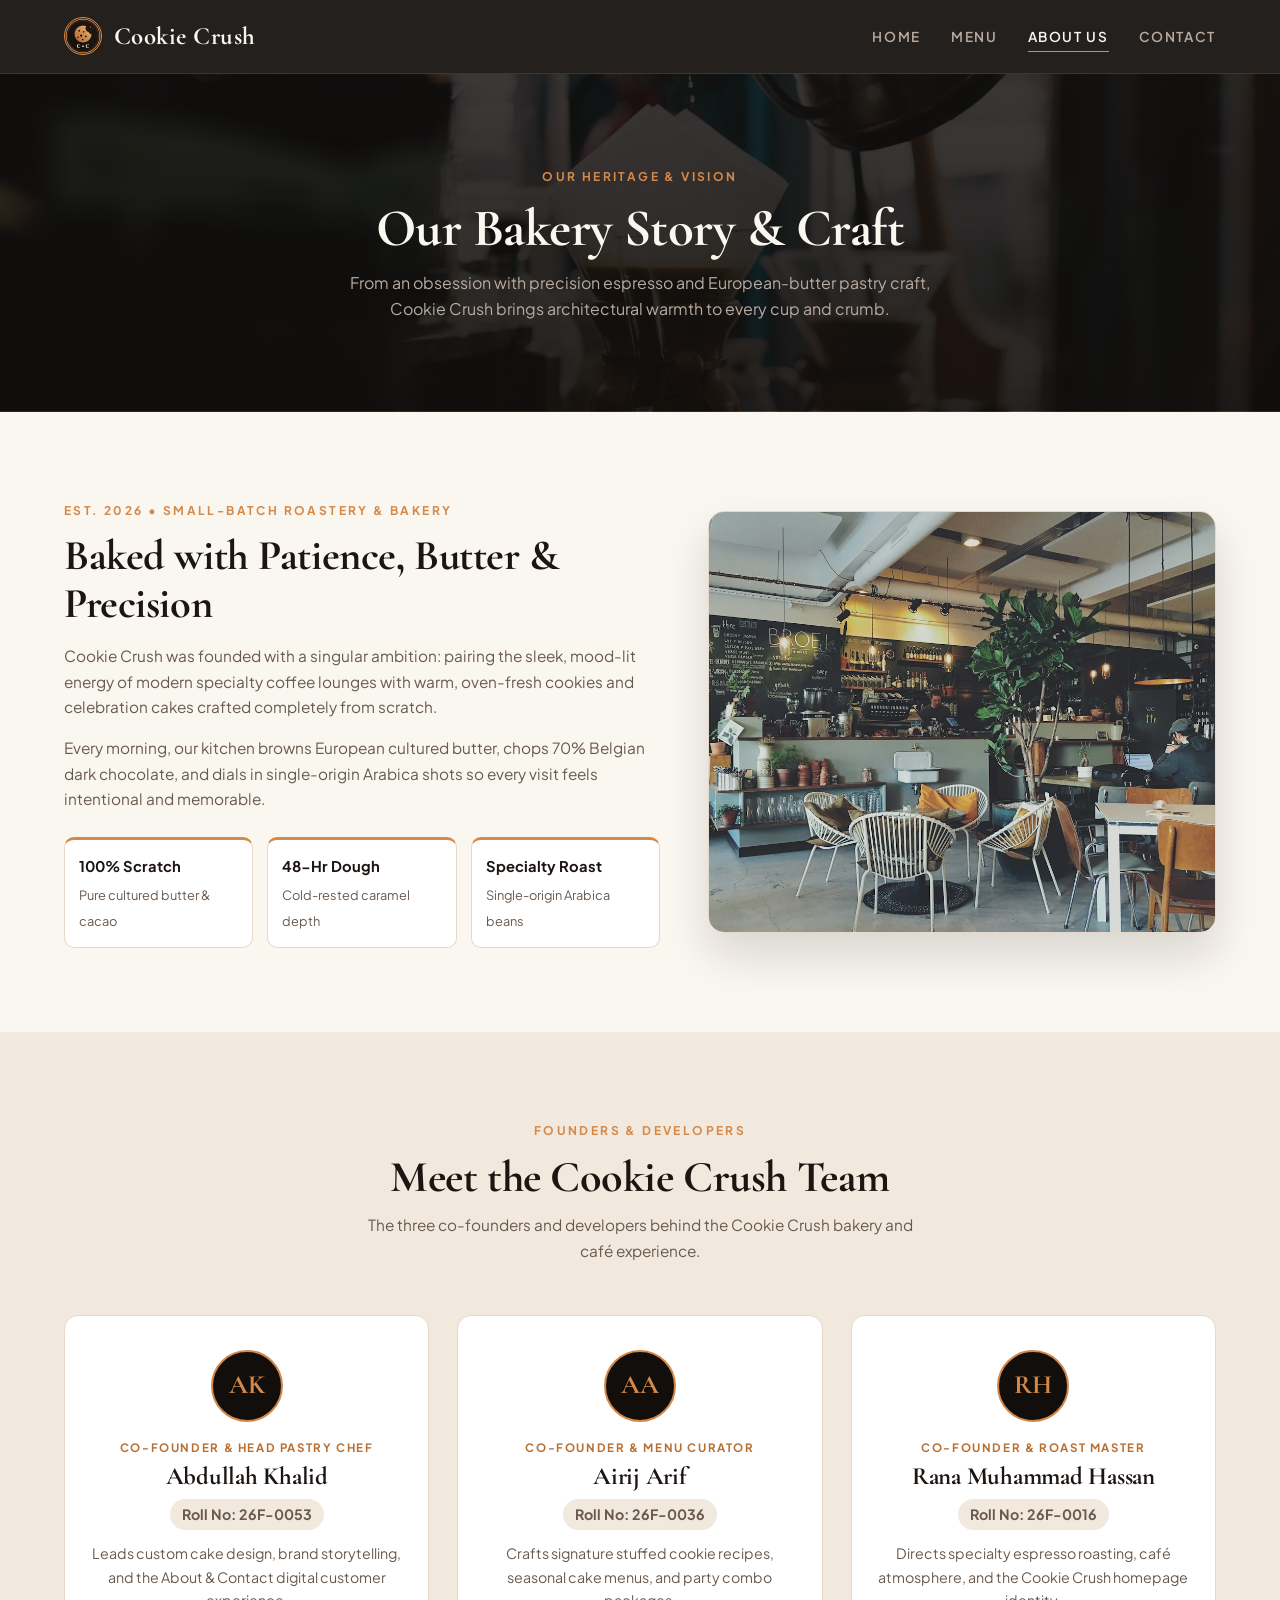
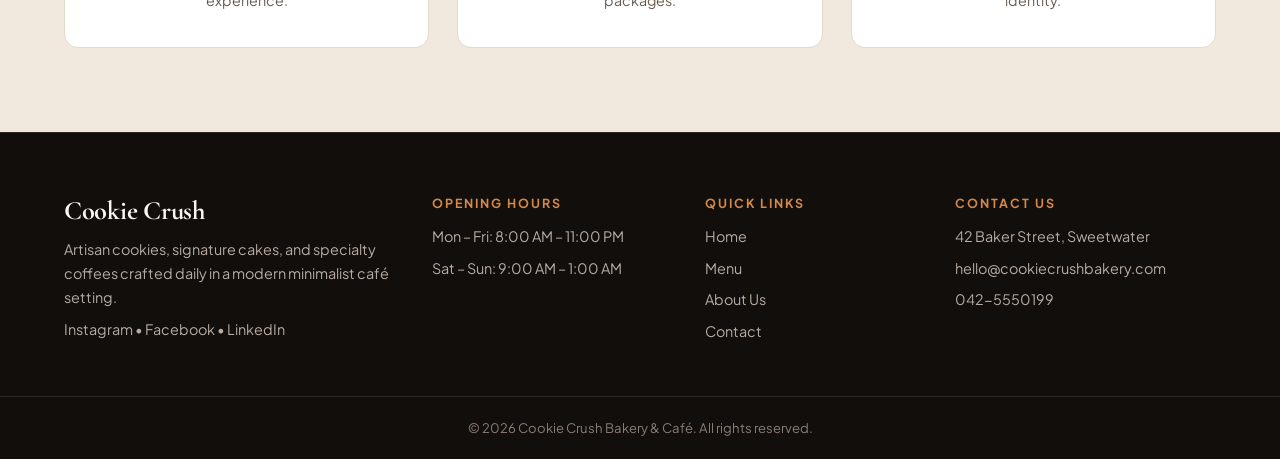
==== commit bc68859d: "Update Cookie Crush phone number to 042-5550199 across all pages" ====
--- a/about.html
+++ b/about.html
@@ -117,7 +117,7 @@
         <h4>Contact Us</h4>
         <p>42 Baker Street, Sweetwater</p>
         <p>hello@cookiecrushbakery.com</p>
-        <p>+1 (555) 234-8910</p>
+        <p>042-5550199</p>
       </div>
     </div>
     <div class="footer-bottom">
